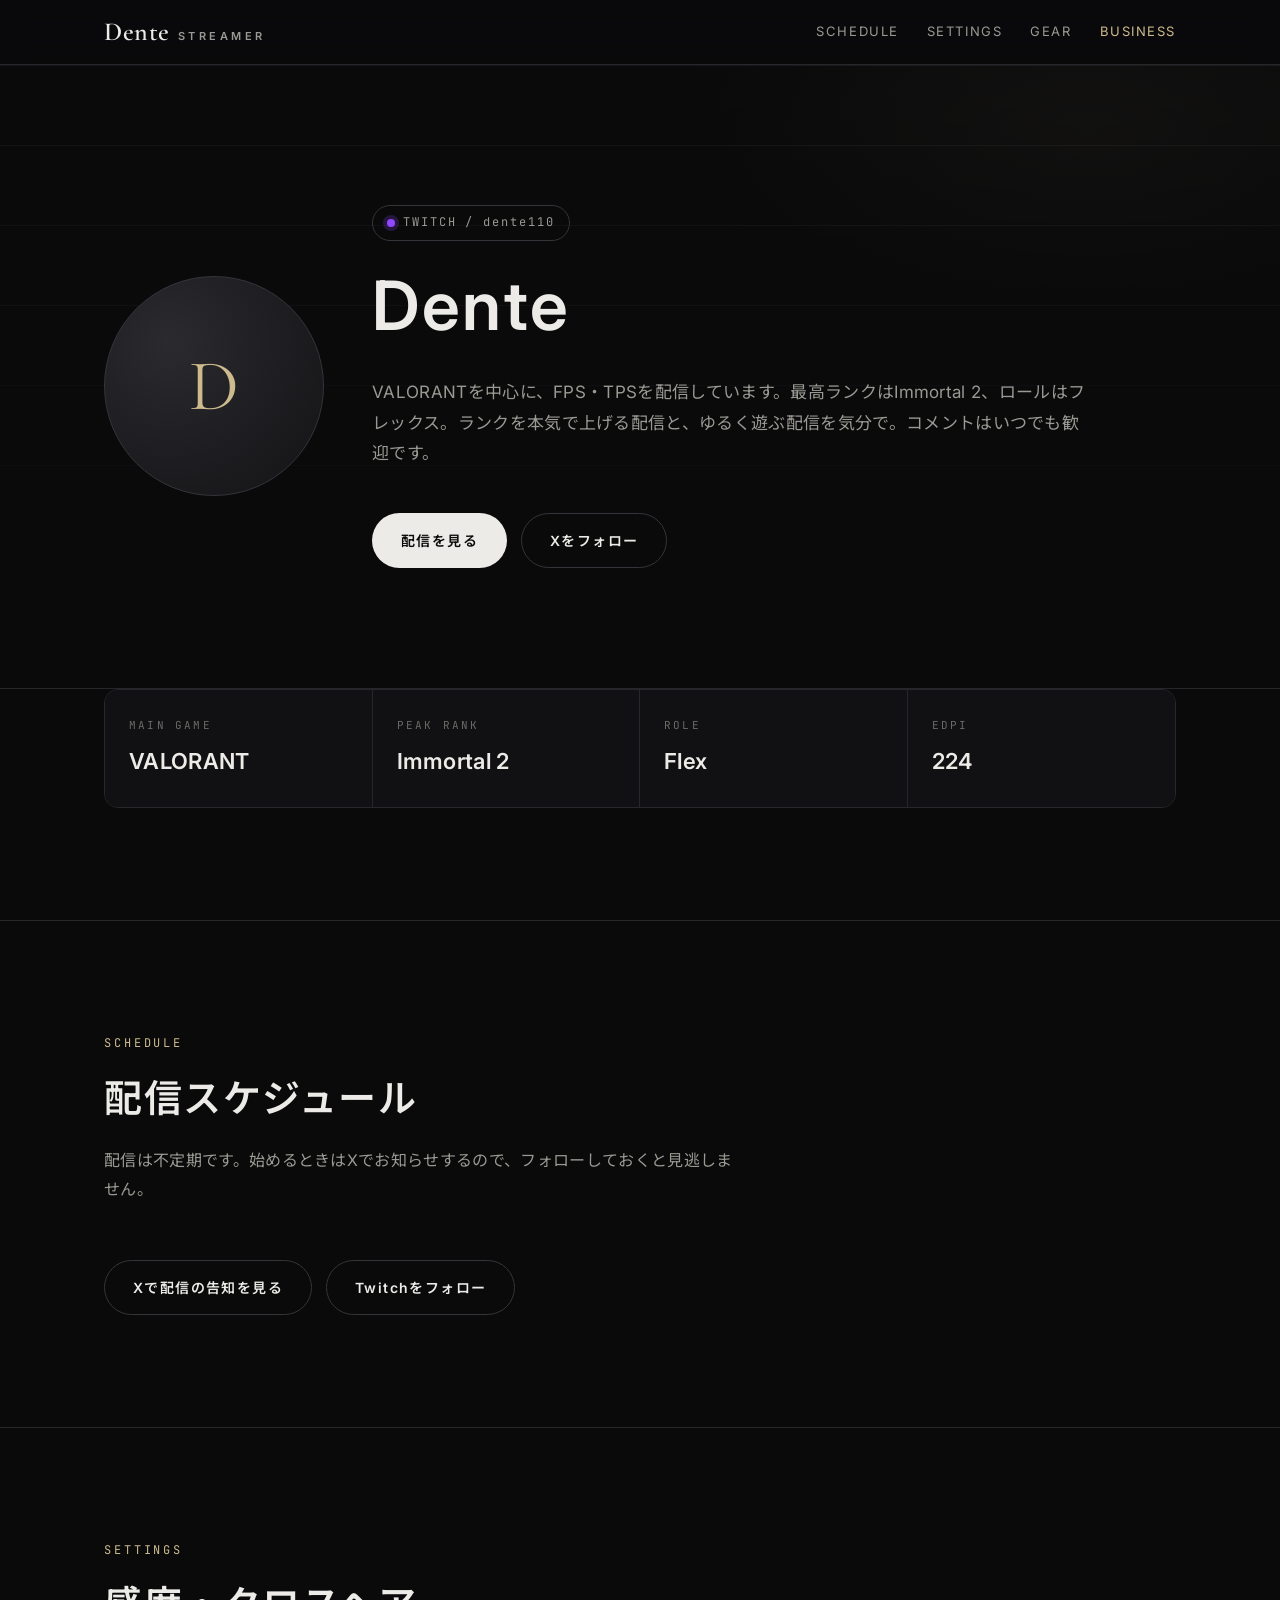
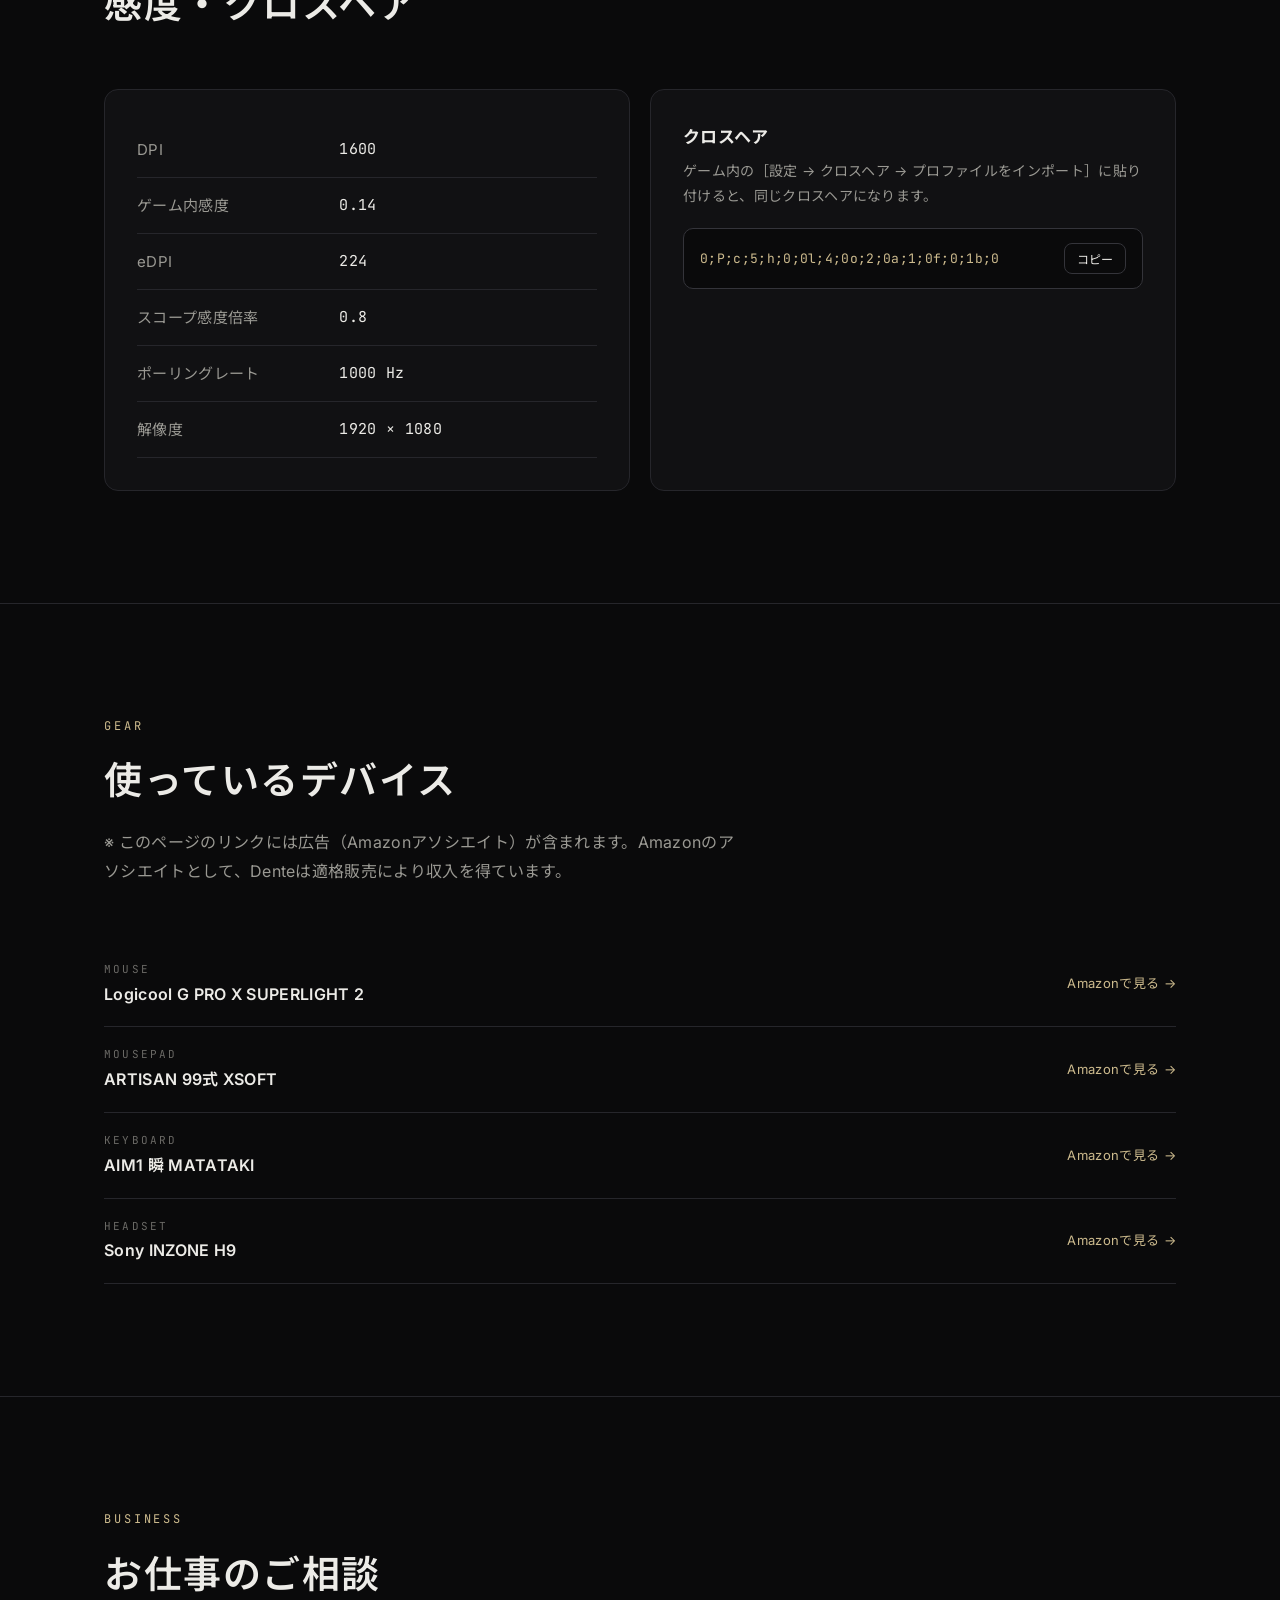
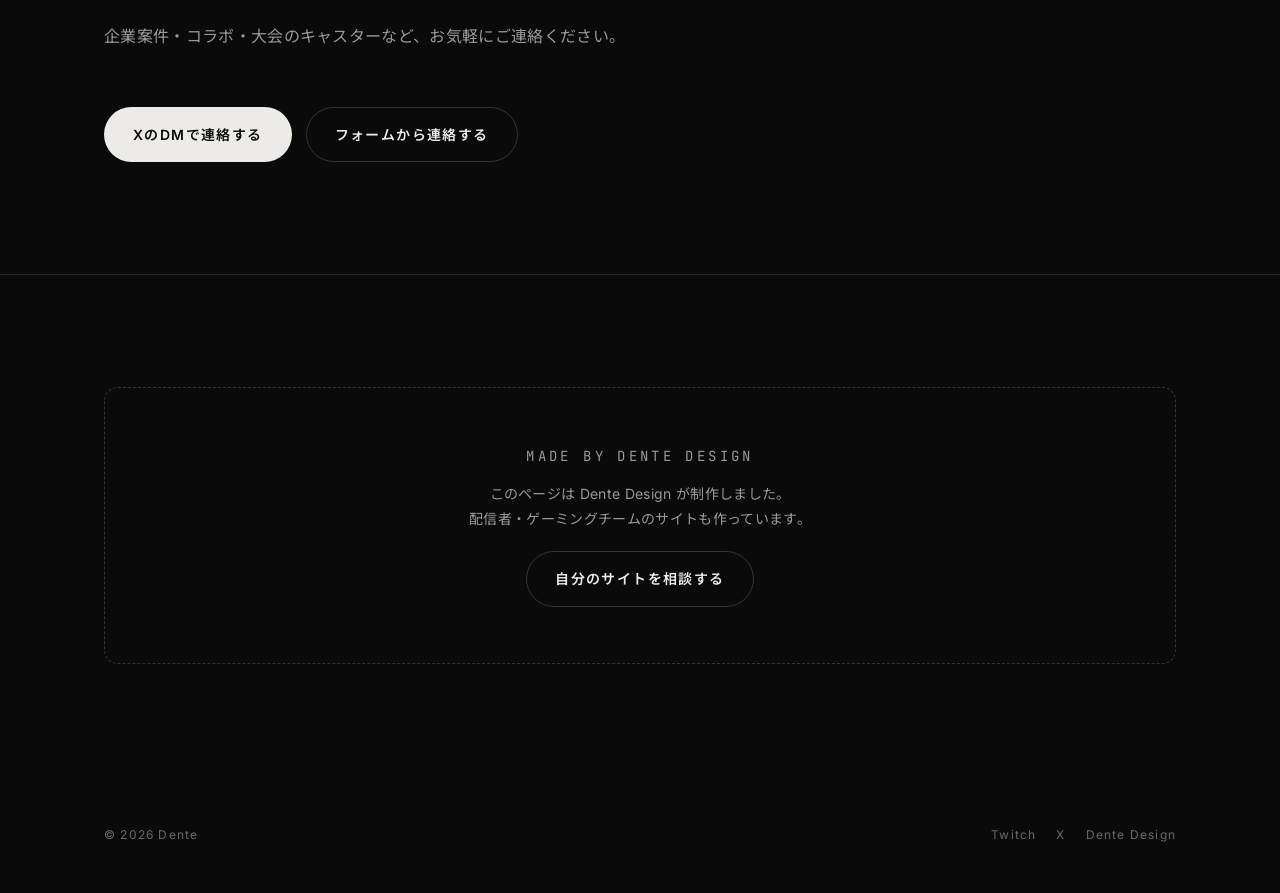
==== dente/index.html @ 1f64797b "Dente Design: トップページと配信者ページを作成 Co-Authored-By: Claude Opus 5.5 <noreply@anthropic.com> Claude-Sessio" ====
<!doctype html>
<html lang="ja">
<head>
<meta charset="utf-8">
<meta name="viewport" content="width=device-width, initial-scale=1">
<title>Dente｜FPS配信者</title>
<meta name="description" content="Twitchで配信しているFPSプレイヤー Dente の公式ページ。配信スケジュール、感度・クロスヘア、使用デバイス、お仕事のご相談はこちら。">
<meta property="og:title" content="Dente｜FPS配信者">
<meta property="og:type" content="profile">
<meta name="twitter:card" content="summary_large_image">
<meta name="twitter:site" content="@Dentedj7">
<link rel="preconnect" href="https://fonts.googleapis.com">
<link rel="preconnect" href="https://fonts.gstatic.com" crossorigin>
<link href="https://fonts.googleapis.com/css2?family=Cormorant+Garamond:wght@500;600&family=Inter:wght@400;600&family=JetBrains+Mono:wght@400;500&family=Noto+Sans+JP:wght@400;600&display=swap" rel="stylesheet">
<link rel="stylesheet" href="../assets/style.css">
</head>
<body>

<header class="site-header">
  <div class="wrap">
    <a href="#top" class="logo"><span class="mark">Dente</span><span class="sub">Streamer</span></a>
    <button class="menu-btn" aria-expanded="false" aria-controls="nav">MENU</button>
    <nav class="nav" id="nav">
      <a href="#schedule">SCHEDULE</a>
      <a href="#settings">SETTINGS</a>
      <a href="#gear">GEAR</a>
      <a href="#business" class="nav-cta">BUSINESS</a>
    </nav>
  </div>
</header>

<main id="top">

  <!--
    ★ 仮の値です。公開前に差し替えてください ★
    ランク / 感度 / DPI / クロスヘアコード / デバイス名 / 配信スケジュール / 自己紹介
  -->

  <section class="hero">
    <div class="wrap profile-hero">
      <!-- TODO: プロフィール画像に差し替え（<img src="avatar.png" class="avatar" alt="Dente">） -->
      <div class="avatar" aria-hidden="true">D</div>
      <div>
        <a href="https://www.twitch.tv/dente110" target="_blank" rel="noopener" class="live-badge">TWITCH / dente110</a>
        <h1 style="margin-top:20px">Dente</h1>
        <p class="lead">VALORANTを中心に、FPS・TPSを配信しています。最高ランクはImmortal 2、ロールはフレックス。ランクを本気で上げる配信と、ゆるく遊ぶ配信を気分で。コメントはいつでも歓迎です。</p>
        <div class="hero-actions" style="margin-top:32px">
          <a href="https://www.twitch.tv/dente110" class="btn btn-primary" target="_blank" rel="noopener">配信を見る</a>
          <a href="https://x.com/Dentedj7" class="btn btn-ghost" target="_blank" rel="noopener">Xをフォロー</a>
        </div>
      </div>
    </div>
  </section>

  <section style="padding-top:0">
    <div class="wrap">
      <div class="stats">
        <div><div class="k">Main game</div><div class="v">VALORANT</div></div>
        <div><div class="k">Peak rank</div><div class="v">Immortal 2</div></div>
        <div><div class="k">Role</div><div class="v">Flex</div></div>
        <div><div class="k">eDPI</div><div class="v">224</div></div>
      </div>
    </div>
  </section>

  <section id="schedule">
    <div class="wrap">
      <div class="section-head">
        <p class="eyebrow">Schedule</p>
        <h2 class="h2">配信スケジュール</h2>
        <p class="lead">配信は不定期です。始めるときはXでお知らせするので、フォローしておくと見逃しません。</p>
      </div>
      <div class="hero-actions">
        <a href="https://x.com/Dentedj7" class="btn btn-ghost" target="_blank" rel="noopener">Xで配信の告知を見る</a>
        <a href="https://www.twitch.tv/dente110" class="btn btn-ghost" target="_blank" rel="noopener">Twitchをフォロー</a>
      </div>
    </div>
  </section>

  <section id="settings">
    <div class="wrap">
      <div class="section-head">
        <p class="eyebrow">Settings</p>
        <h2 class="h2">感度・クロスヘア</h2>
      </div>
      <div class="grid grid-2">
        <div class="card">
          <table class="kv">
            <tr><th>DPI</th><td>1600</td></tr>
            <tr><th>ゲーム内感度</th><td>0.14</td></tr>
            <tr><th>eDPI</th><td>224</td></tr>
            <tr><th>スコープ感度倍率</th><td>0.8</td></tr>
            <tr><th>ポーリングレート</th><td>1000 Hz</td></tr>
            <tr><th>解像度</th><td>1920 × 1080</td></tr>
          </table>
        </div>
        <div class="card">
          <h3 style="margin:0 0 6px;font-size:17px">クロスヘア</h3>
          <p style="margin:0;color:var(--muted);font-size:14px">ゲーム内の［設定 → クロスヘア → プロファイルをインポート］に貼り付けると、同じクロスヘアになります。</p>
          <div class="code-box">
            <code id="xhair">0;P;c;5;h;0;0l;4;0o;2;0a;1;0f;0;1b;0</code>
            <button class="copy-btn" data-copy="xhair">コピー</button>
          </div>
        </div>
      </div>
    </div>
  </section>

  <section id="gear">
    <div class="wrap">
      <div class="section-head">
        <p class="eyebrow">Gear</p>
        <h2 class="h2">使っているデバイス</h2>
        <p class="lead">※ このページのリンクには広告（Amazonアソシエイト）が含まれます。Amazonのアソシエイトとして、Denteは適格販売により収入を得ています。</p>
      </div>
      <!-- TODO: 機種名と購入リンク（Amazonアソシエイトなど）に差し替え -->
      <div class="device"><div><div class="type">Mouse</div><div class="name">Logicool G PRO X SUPERLIGHT 2</div></div><a href="#" target="_blank" rel="sponsored nofollow noopener">Amazonで見る →</a></div>
      <div class="device"><div><div class="type">Mousepad</div><div class="name">ARTISAN 99式 XSOFT</div></div><a href="#" target="_blank" rel="sponsored nofollow noopener">Amazonで見る →</a></div>
      <div class="device"><div><div class="type">Keyboard</div><div class="name">AIM1 瞬 MATATAKI</div></div><a href="#" target="_blank" rel="sponsored nofollow noopener">Amazonで見る →</a></div>
      <div class="device"><div><div class="type">Headset</div><div class="name">Sony INZONE H9</div></div><a href="#" target="_blank" rel="sponsored nofollow noopener">Amazonで見る →</a></div>
    </div>
  </section>

  <section id="business">
    <div class="wrap">
      <div class="section-head">
        <p class="eyebrow">Business</p>
        <h2 class="h2">お仕事のご相談</h2>
        <p class="lead">企業案件・コラボ・大会のキャスターなど、お気軽にご連絡ください。</p>
      </div>
      <div class="hero-actions">
        <a href="https://x.com/Dentedj7" class="btn btn-primary" target="_blank" rel="noopener">XのDMで連絡する</a>
        <!-- TODO: GoogleフォームのURLに差し替え -->
        <a href="#" class="btn btn-ghost">フォームから連絡する</a>
      </div>
    </div>
  </section>

  <section style="border-bottom:0">
    <div class="wrap">
      <div class="made-by">
        <p class="eyebrow" style="margin-bottom:12px">Made by Dente Design</p>
        <p>このページは Dente Design が制作しました。<br>配信者・ゲーミングチームのサイトも作っています。</p>
        <a href="../" class="btn btn-ghost">自分のサイトを相談する</a>
      </div>
    </div>
  </section>

</main>

<footer class="site-footer">
  <div class="wrap">
    <div>© <span id="y">2026</span> Dente</div>
    <div class="links">
      <a href="https://www.twitch.tv/dente110" target="_blank" rel="noopener">Twitch</a>
      <a href="https://x.com/Dentedj7" target="_blank" rel="noopener">X</a>
      <a href="../">Dente Design</a>
    </div>
  </div>
</footer>

<script>
  const btn = document.querySelector('.menu-btn');
  const nav = document.getElementById('nav');
  btn.addEventListener('click', () => {
    const open = nav.classList.toggle('open');
    btn.setAttribute('aria-expanded', open);
  });
  nav.querySelectorAll('a').forEach(a => a.addEventListener('click', () => nav.classList.remove('open')));
  document.querySelectorAll('.copy-btn').forEach(b => b.addEventListener('click', async () => {
    const text = document.getElementById(b.dataset.copy).textContent;
    try { await navigator.clipboard.writeText(text); b.textContent = 'コピーしました'; }
    catch (e) { b.textContent = '選択してコピー'; }
    setTimeout(() => b.textContent = 'コピー', 1600);
  }));
  document.getElementById('y').textContent = new Date().getFullYear();
</script>
</body>
</html>
---- assets/style.css ----
/* Dente Design — shared styles */
:root {
  --bg: #0a0a0b;
  --bg-2: #111113;
  --bg-3: #17171a;
  --line: #26262b;
  --line-2: #34343a;
  --text: #ecebe7;
  --muted: #9a9993;
  --dim: #6b6a66;
  --accent: #cdbb8e;        /* champagne */
  --accent-soft: rgba(205, 187, 142, 0.12);
  --live: #e5484d;
  --radius: 14px;
  --maxw: 1120px;
  --font-sans: "Inter", "Noto Sans JP", system-ui, -apple-system, "Hiragino Sans", sans-serif;
  --font-serif: "Cormorant Garamond", "Noto Serif JP", serif;
  --font-mono: "JetBrains Mono", ui-monospace, monospace;
}

* { box-sizing: border-box; }
html { scroll-behavior: smooth; -webkit-text-size-adjust: 100%; }
body {
  margin: 0;
  background: var(--bg);
  color: var(--text);
  font-family: var(--font-sans);
  font-size: 16px;
  line-height: 1.8;
  letter-spacing: 0.02em;
  -webkit-font-smoothing: antialiased;
}
img { max-width: 100%; display: block; }
a { color: inherit; text-decoration: none; }
::selection { background: var(--accent); color: #0a0a0b; }

.wrap { width: 100%; max-width: var(--maxw); margin: 0 auto; padding: 0 24px; }
@media (max-width: 600px) { .wrap { padding: 0 16px; } }

/* ---------- header ---------- */
.site-header {
  position: sticky; top: 0; z-index: 50;
  background: rgba(10, 10, 11, 0.82);
  backdrop-filter: blur(12px);
  -webkit-backdrop-filter: blur(12px);
  border-bottom: 1px solid var(--line);
}
.site-header .wrap { display: flex; align-items: center; justify-content: space-between; height: 64px; gap: 16px; }
.logo { display: flex; align-items: baseline; gap: 8px; font-weight: 600; letter-spacing: 0.08em; }
.logo .mark { font-family: var(--font-serif); font-size: 26px; font-weight: 600; letter-spacing: 0.02em; }
.logo .sub { font-size: 11px; color: var(--muted); letter-spacing: 0.32em; text-transform: uppercase; }
.nav { display: flex; gap: 28px; font-size: 13px; color: var(--muted); letter-spacing: 0.12em; }
.nav a:hover { color: var(--text); }
.nav .nav-cta { color: var(--accent); }
.menu-btn { display: none; background: none; border: 1px solid var(--line-2); color: var(--text); border-radius: 999px; padding: 6px 14px; font-size: 12px; letter-spacing: 0.16em; cursor: pointer; font-family: inherit; }
@media (max-width: 860px) {
  .menu-btn { display: block; }
  .nav { display: none; position: absolute; top: 64px; left: 0; right: 0; flex-direction: column; gap: 0; background: var(--bg-2); border-bottom: 1px solid var(--line); }
  .nav.open { display: flex; }
  .nav a { padding: 14px 24px; border-top: 1px solid var(--line); }
}

/* ---------- common ---------- */
section { padding: 112px 0; border-bottom: 1px solid var(--line); }
@media (max-width: 600px) { section { padding: 80px 0; } }
.eyebrow { font-family: var(--font-mono); font-size: 12px; color: var(--accent); letter-spacing: 0.24em; text-transform: uppercase; margin: 0 0 16px; }
.h2 { font-size: clamp(26px, 4vw, 38px); font-weight: 600; line-height: 1.45; letter-spacing: 0.04em; margin: 0 0 20px; }
.lead { color: var(--muted); max-width: 640px; margin: 0; }
.section-head { margin-bottom: 56px; }

.btn { display: inline-flex; align-items: center; justify-content: center; gap: 10px; padding: 14px 28px; border-radius: 999px; font-size: 14px; font-weight: 600; letter-spacing: 0.1em; transition: background .2s, color .2s, border-color .2s; border: 1px solid transparent; cursor: pointer; font-family: inherit; }
.btn-primary { background: var(--text); color: #0a0a0b; }
.btn-primary:hover { background: var(--accent); }
.btn-ghost { border-color: var(--line-2); color: var(--text); background: transparent; }
.btn-ghost:hover { border-color: var(--accent); color: var(--accent); }

.card { background: var(--bg-2); border: 1px solid var(--line); border-radius: var(--radius); padding: 32px; }

.grid { display: grid; gap: 20px; }
.grid > * { min-width: 0; }
.grid-2 { grid-template-columns: repeat(2, 1fr); }
.grid-3 { grid-template-columns: repeat(3, 1fr); }
.grid-4 { grid-template-columns: repeat(4, 1fr); }
@media (max-width: 960px) { .grid-4 { grid-template-columns: repeat(2, 1fr); } .grid-3 { grid-template-columns: 1fr; } }
@media (max-width: 640px) { .grid-2, .grid-4 { grid-template-columns: 1fr; } }

/* ---------- hero ---------- */
.hero { padding: 140px 0 120px; position: relative; overflow: hidden; }
.hero::before {
  content: ""; position: absolute; inset: 0; pointer-events: none;
  background:
    radial-gradient(600px 300px at 85% 10%, rgba(205,187,142,0.10), transparent 70%),
    linear-gradient(var(--line) 1px, transparent 1px) 0 0 / 100% 80px;
  mask-image: linear-gradient(to bottom, rgba(0,0,0,.9), transparent 90%);
  -webkit-mask-image: linear-gradient(to bottom, rgba(0,0,0,.9), transparent 90%);
  opacity: .5;
}
.hero .wrap { position: relative; }
.hero h1 { font-size: clamp(34px, 6.4vw, 68px); line-height: 1.3; font-weight: 600; letter-spacing: 0.04em; margin: 0 0 28px; }
.hero h1 em { font-style: normal; color: var(--accent); }
.hero p.lead { font-size: 17px; margin-bottom: 44px; max-width: 720px; }
.hero-actions { display: flex; flex-wrap: wrap; gap: 14px; }
.hero-meta { margin-top: 72px; display: flex; flex-wrap: wrap; gap: 12px 32px; font-family: var(--font-mono); font-size: 12px; color: var(--dim); letter-spacing: 0.14em; }
.hero-meta span::before { content: "— "; color: var(--accent); }

/* crosshair ornament */
.crosshair { position: absolute; right: 24px; top: 0; width: 180px; height: 180px; opacity: .55; }
@media (max-width: 860px) { .crosshair { display: none; } }

/* ---------- services ---------- */
.service .num { font-family: var(--font-mono); font-size: 12px; color: var(--accent); letter-spacing: .2em; }
.service h3 { font-size: 20px; margin: 14px 0 6px; letter-spacing: .04em; }
.service .for { font-size: 13px; color: var(--muted); margin: 0 0 18px; }
.service ul { list-style: none; padding: 0; margin: 0; font-size: 14px; color: var(--muted); }
.service li { padding: 8px 0; border-top: 1px solid var(--line); }
.service li::before { content: "+"; color: var(--accent); margin-right: 10px; font-family: var(--font-mono); }
.service .price { margin-top: 22px; font-family: var(--font-mono); font-size: 14px; color: var(--text); }
.service .price small { color: var(--dim); }

/* ---------- why ---------- */
.why-item { padding: 8px 0; }
.why-item .k { font-family: var(--font-serif); font-size: 46px; color: var(--accent); line-height: 1; }
.why-item h3 { font-size: 18px; margin: 18px 0 10px; }
.why-item p { color: var(--muted); font-size: 14px; margin: 0; }

/* ---------- works ---------- */
.work { padding: 0; overflow: hidden; display: flex; flex-direction: column; transition: border-color .2s, transform .2s; }
a.work:hover { border-color: var(--line-2); transform: translateY(-2px); }
.work .thumb { aspect-ratio: 16 / 10; background: var(--bg-3); border-bottom: 1px solid var(--line); position: relative; display: flex; align-items: center; justify-content: center; }
.work .thumb .label { font-family: var(--font-serif); font-size: 34px; letter-spacing: .04em; }
.work .thumb .tag { position: absolute; left: 16px; top: 16px; font-family: var(--font-mono); font-size: 11px; letter-spacing: .16em; padding: 4px 10px; border: 1px solid var(--line-2); border-radius: 999px; color: var(--muted); }
.work .body { padding: 24px; }
.work h3 { font-size: 17px; margin: 0 0 6px; }
.work p { font-size: 13px; color: var(--muted); margin: 0; }
.work .more { margin-top: 14px; font-size: 13px; color: var(--accent); letter-spacing: .08em; }
.work.soon { opacity: .6; }

/* ---------- price ---------- */
.price-table { width: 100%; border-collapse: collapse; font-size: 15px; }
.price-table th, .price-table td { text-align: left; padding: 22px 8px; border-bottom: 1px solid var(--line); vertical-align: top; }
.price-table th { font-weight: 600; width: 34%; }
.price-table td.amt { font-family: var(--font-mono); text-align: right; white-space: nowrap; }
.price-table .note { display: block; color: var(--muted); font-size: 13px; font-weight: 400; margin-top: 4px; }
.price-table s { color: var(--dim); margin-right: 8px; }
.monitor { margin-top: 28px; padding: 20px 24px; border: 1px solid var(--accent); background: var(--accent-soft); border-radius: var(--radius); font-size: 14px; }
.monitor strong { color: var(--accent); }
.fine { color: var(--dim); font-size: 12px; margin-top: 16px; }
@media (max-width: 600px) {
  .price-table th, .price-table td { display: block; width: 100%; padding: 6px 0; border: 0; text-align: left; }
  .price-table tr { display: block; padding: 16px 0; border-bottom: 1px solid var(--line); }
  .price-table td.amt { text-align: left; }
}

/* ---------- flow ---------- */
.flow { list-style: none; margin: 0; padding: 0; counter-reset: step; }
.flow li { display: grid; grid-template-columns: 80px 1fr; gap: 20px; padding: 26px 0; border-top: 1px solid var(--line); counter-increment: step; }
.flow li::before { content: counter(step, decimal-leading-zero); font-family: var(--font-mono); color: var(--accent); font-size: 14px; letter-spacing: .14em; padding-top: 2px; }
.flow h3 { font-size: 17px; margin: 0 0 4px; }
.flow p { margin: 0; font-size: 14px; color: var(--muted); }
@media (max-width: 600px) { .flow li { grid-template-columns: 48px 1fr; gap: 12px; } }

/* ---------- faq ---------- */
.faq details { border-top: 1px solid var(--line); padding: 22px 0; }
.faq details:last-child { border-bottom: 1px solid var(--line); }
.faq summary { cursor: pointer; font-weight: 600; list-style: none; display: flex; justify-content: space-between; gap: 16px; }
.faq summary::-webkit-details-marker { display: none; }
.faq summary::after { content: "+"; font-family: var(--font-mono); color: var(--accent); }
.faq details[open] summary::after { content: "−"; }
.faq details p { color: var(--muted); font-size: 14px; margin: 14px 0 0; }

/* ---------- contact ---------- */
.contact { text-align: center; }
.contact .lead { margin: 0 auto 40px; }
.contact-actions { display: flex; flex-wrap: wrap; justify-content: center; gap: 14px; }

/* ---------- footer ---------- */
.site-footer { padding: 48px 0; color: var(--dim); font-size: 12px; letter-spacing: .1em; }
.site-footer .wrap { display: flex; flex-wrap: wrap; justify-content: space-between; gap: 16px; }
.site-footer a:hover { color: var(--text); }
.site-footer .links { display: flex; gap: 20px; }

/* ---------- streamer page ---------- */
.live-badge { display: inline-flex; align-items: center; gap: 8px; font-family: var(--font-mono); font-size: 12px; letter-spacing: .16em; padding: 6px 14px; border: 1px solid var(--line-2); border-radius: 999px; color: var(--muted); }
.live-badge::before { content: ""; width: 8px; height: 8px; border-radius: 50%; background: #9146ff; box-shadow: 0 0 0 4px rgba(145,70,255,.2); }
.profile-hero { display: grid; grid-template-columns: 220px 1fr; gap: 48px; align-items: center; }
.avatar { width: 220px; height: 220px; border-radius: 50%; border: 1px solid var(--line-2); background: radial-gradient(circle at 30% 30%, #2a2a2f, #131315); display: flex; align-items: center; justify-content: center; font-family: var(--font-serif); font-size: 72px; color: var(--accent); }
@media (max-width: 760px) { .profile-hero { grid-template-columns: 1fr; gap: 28px; } .avatar { width: 140px; height: 140px; font-size: 48px; } }
.stats { display: grid; grid-template-columns: repeat(4, 1fr); border: 1px solid var(--line); border-radius: var(--radius); overflow: hidden; }
.stats > div { padding: 26px 24px; border-right: 1px solid var(--line); background: var(--bg-2); }
.stats > div:last-child { border-right: 0; }
.stats .k { font-family: var(--font-mono); font-size: 11px; color: var(--dim); letter-spacing: .2em; text-transform: uppercase; }
.stats .v { font-size: 22px; font-weight: 600; margin-top: 6px; }
@media (max-width: 760px) { .stats { grid-template-columns: repeat(2, 1fr); } .stats > div:nth-child(2) { border-right: 0; } .stats > div:nth-child(-n+2) { border-bottom: 1px solid var(--line); } }

.kv { width: 100%; border-collapse: collapse; font-size: 15px; }
.kv th, .kv td { padding: 14px 0; border-bottom: 1px solid var(--line); text-align: left; }
.kv th { color: var(--muted); font-weight: 400; width: 44%; }
.kv td { font-family: var(--font-mono); }

.code-box { display: flex; align-items: center; gap: 12px; margin-top: 20px; padding: 14px 16px; background: var(--bg); border: 1px solid var(--line-2); border-radius: 10px; }
.code-box code { flex: 1; min-width: 0; font-family: var(--font-mono); font-size: 13px; color: var(--accent); overflow-x: auto; white-space: nowrap; }
.copy-btn { background: none; border: 1px solid var(--line-2); color: var(--text); border-radius: 8px; padding: 6px 12px; font-size: 12px; cursor: pointer; font-family: inherit; white-space: nowrap; }
.copy-btn:hover { border-color: var(--accent); color: var(--accent); }

.device { display: flex; justify-content: space-between; align-items: center; gap: 16px; padding: 18px 0; border-bottom: 1px solid var(--line); }
.device .type { font-family: var(--font-mono); font-size: 11px; color: var(--dim); letter-spacing: .2em; text-transform: uppercase; }
.device .name { font-weight: 600; }
.device a { font-size: 13px; color: var(--accent); white-space: nowrap; }

.schedule { display: grid; grid-template-columns: repeat(7, 1fr); gap: 8px; }
.schedule > div { background: var(--bg-2); border: 1px solid var(--line); border-radius: 10px; padding: 16px 10px; text-align: center; }
.schedule .d { font-family: var(--font-mono); font-size: 11px; color: var(--dim); letter-spacing: .16em; }
.schedule .t { margin-top: 6px; font-size: 14px; font-weight: 600; }
.schedule .off { opacity: .45; }
.schedule .off .t { font-weight: 400; color: var(--muted); }
@media (max-width: 760px) { .schedule { grid-template-columns: repeat(4, 1fr); } }
@media (max-width: 420px) { .schedule { grid-template-columns: repeat(2, 1fr); } }

.made-by { margin-top: 0; text-align: center; padding: 56px 24px; border: 1px dashed var(--line-2); border-radius: var(--radius); }
.made-by p { color: var(--muted); font-size: 14px; margin: 0 0 20px; }
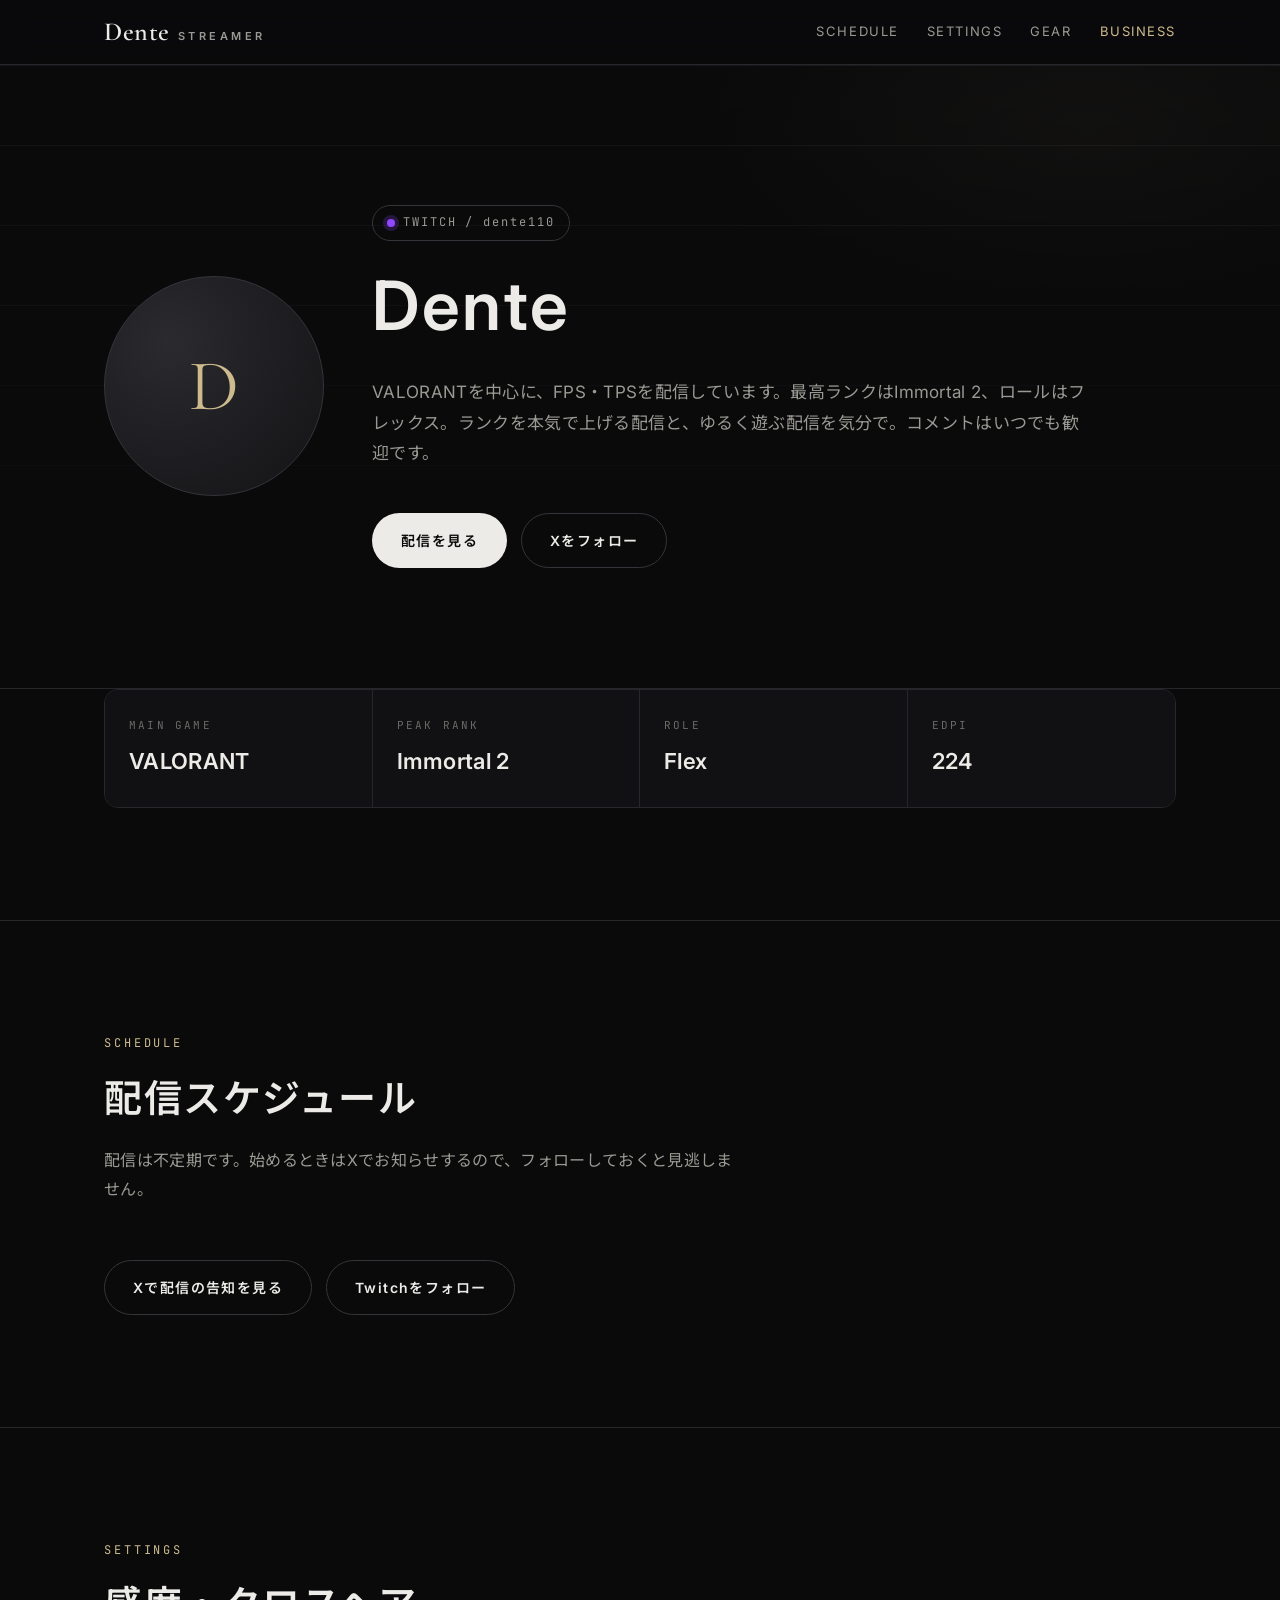
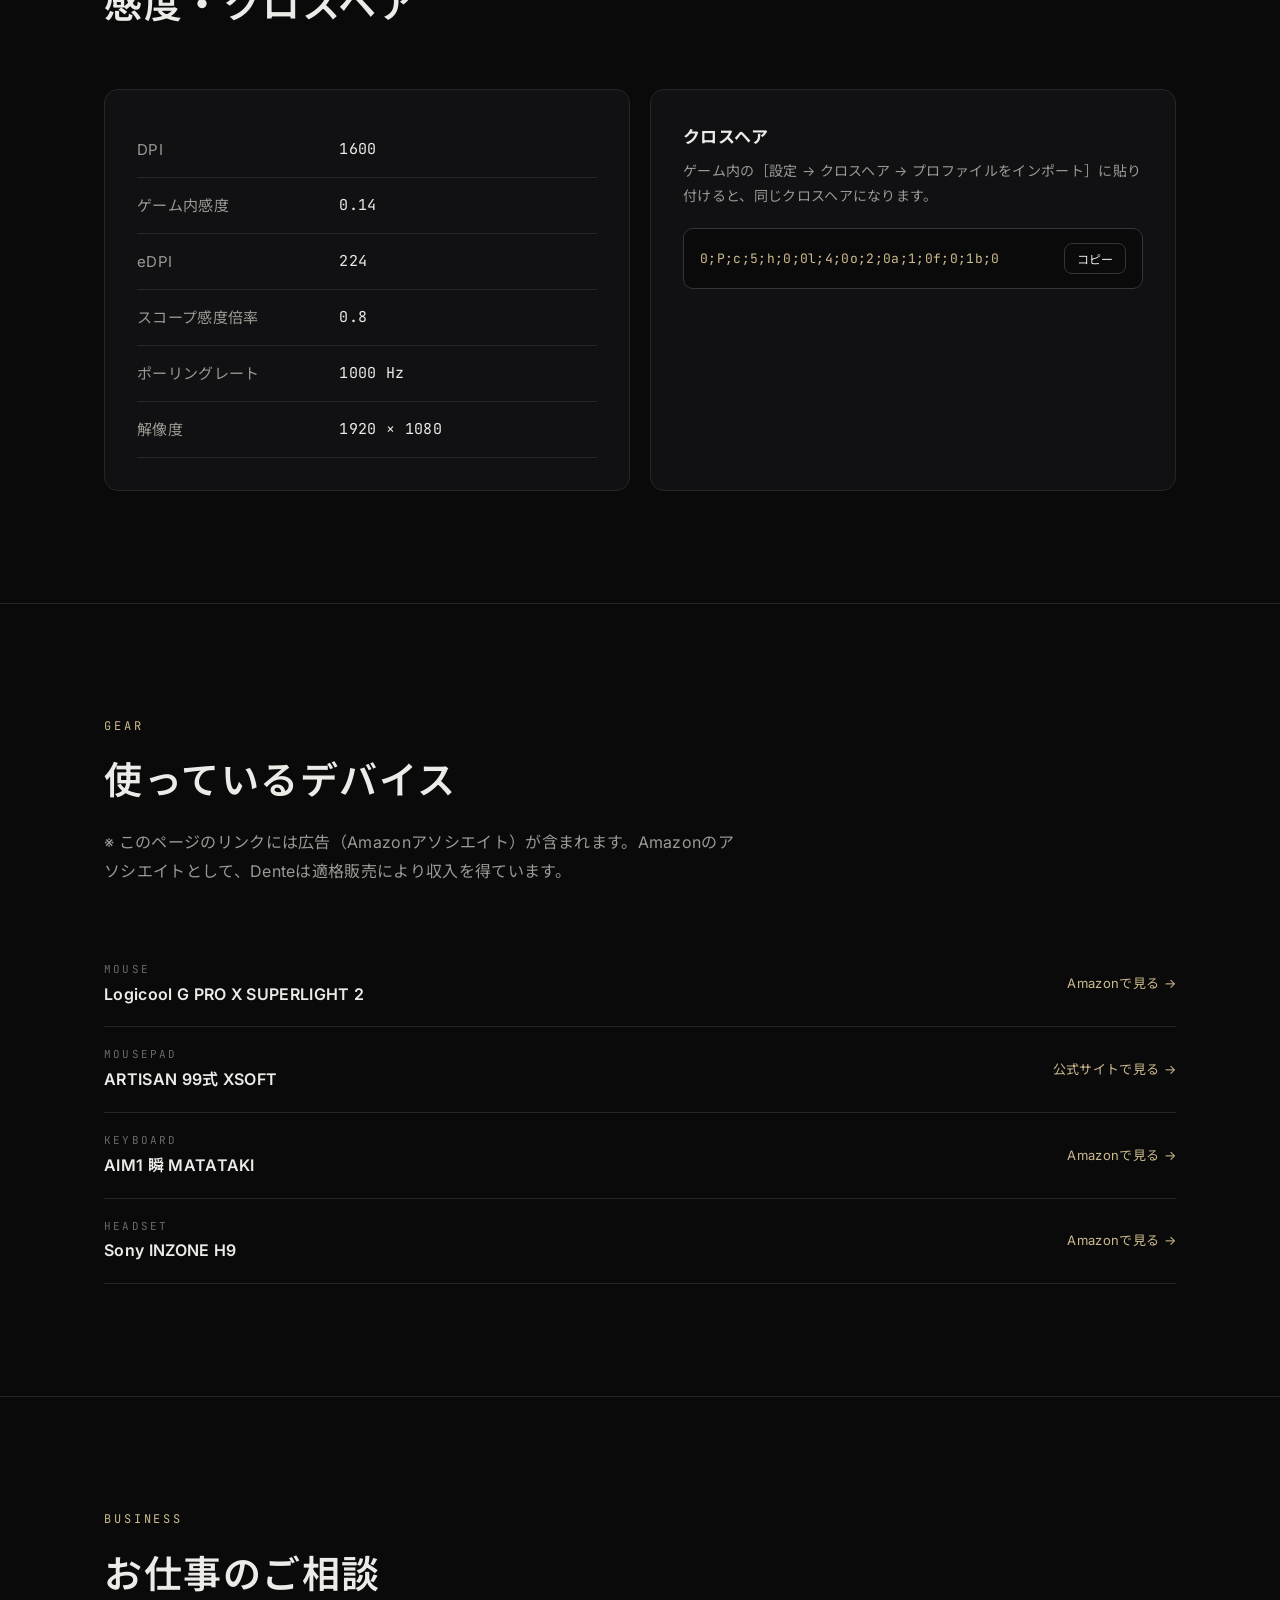
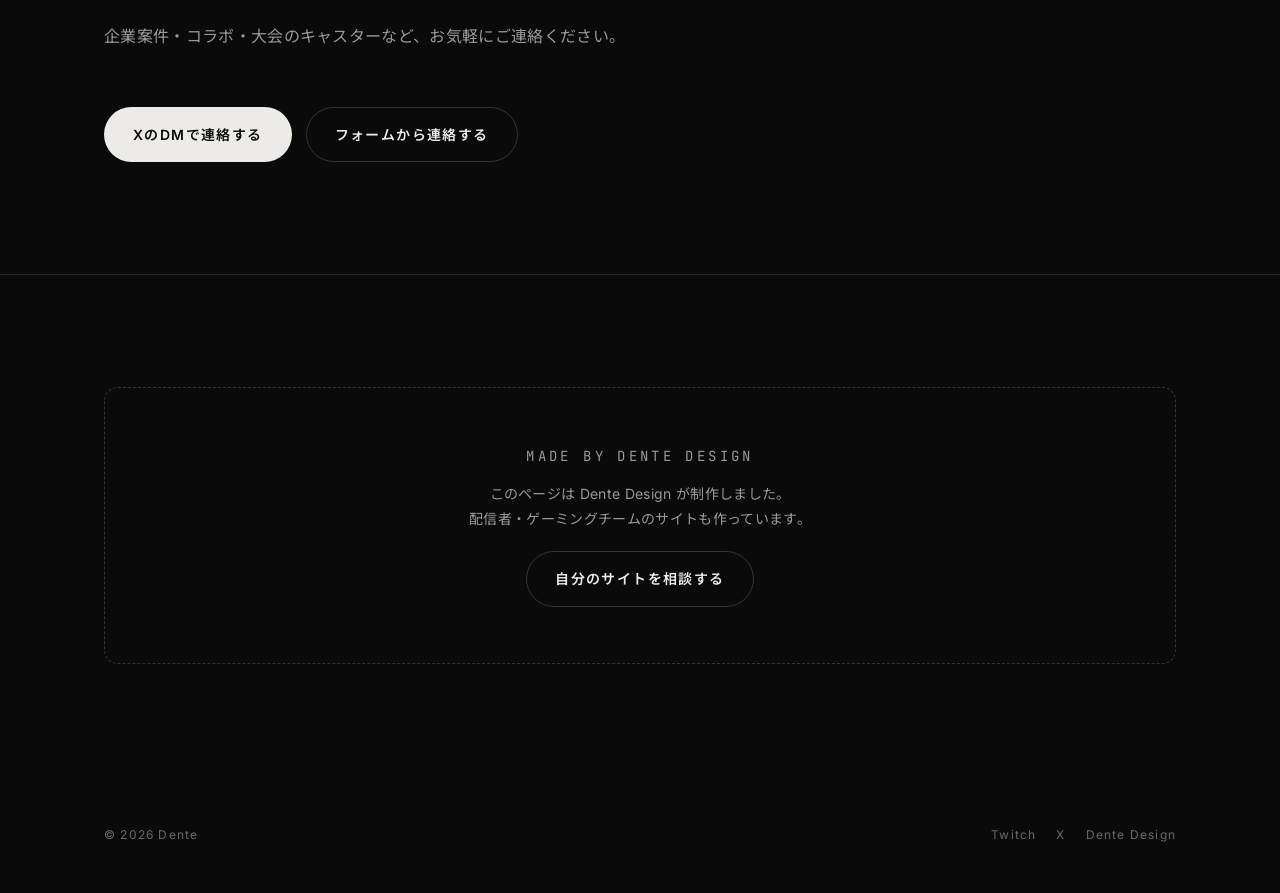
==== commit 18e37991: "配信者ページのデバイス欄にAmazonアソシエイトのリンクを設定 Co-Authored-By: Claude Opus 5.5 <noreply@anthropic.com> Claude-Sess" ====
--- a/dente/index.html
+++ b/dente/index.html
@@ -114,10 +114,10 @@
         <p class="lead">※ このページのリンクには広告（Amazonアソシエイト）が含まれます。Amazonのアソシエイトとして、Denteは適格販売により収入を得ています。</p>
       </div>
       <!-- TODO: 機種名と購入リンク（Amazonアソシエイトなど）に差し替え -->
-      <div class="device"><div><div class="type">Mouse</div><div class="name">Logicool G PRO X SUPERLIGHT 2</div></div><a href="#" target="_blank" rel="sponsored nofollow noopener">Amazonで見る →</a></div>
-      <div class="device"><div><div class="type">Mousepad</div><div class="name">ARTISAN 99式 XSOFT</div></div><a href="#" target="_blank" rel="sponsored nofollow noopener">Amazonで見る →</a></div>
-      <div class="device"><div><div class="type">Keyboard</div><div class="name">AIM1 瞬 MATATAKI</div></div><a href="#" target="_blank" rel="sponsored nofollow noopener">Amazonで見る →</a></div>
-      <div class="device"><div><div class="type">Headset</div><div class="name">Sony INZONE H9</div></div><a href="#" target="_blank" rel="sponsored nofollow noopener">Amazonで見る →</a></div>
+      <div class="device"><div><div class="type">Mouse</div><div class="name">Logicool G PRO X SUPERLIGHT 2</div></div><a href="https://www.amazon.co.jp/s?k=Logicool%20G%20PRO%20X%20SUPERLIGHT%202&amp;tag=dente-22" target="_blank" rel="sponsored nofollow noopener">Amazonで見る →</a></div>
+      <div class="device"><div><div class="type">Mousepad</div><div class="name">ARTISAN 99式 XSOFT</div></div><a href="https://www.artisan-jp.com/" target="_blank" rel="noopener">公式サイトで見る →</a></div>
+      <div class="device"><div><div class="type">Keyboard</div><div class="name">AIM1 瞬 MATATAKI</div></div><a href="https://www.amazon.co.jp/s?k=AIM1%20%E7%9E%AC%20MATATAKI&amp;tag=dente-22" target="_blank" rel="sponsored nofollow noopener">Amazonで見る →</a></div>
+      <div class="device"><div><div class="type">Headset</div><div class="name">Sony INZONE H9</div></div><a href="https://www.amazon.co.jp/s?k=Sony%20INZONE%20H9&amp;tag=dente-22" target="_blank" rel="sponsored nofollow noopener">Amazonで見る →</a></div>
     </div>
   </section>
 
@@ -130,8 +130,7 @@
       </div>
       <div class="hero-actions">
         <a href="https://x.com/Dentedj7" class="btn btn-primary" target="_blank" rel="noopener">XのDMで連絡する</a>
-        <!-- TODO: GoogleフォームのURLに差し替え -->
-        <a href="#" class="btn btn-ghost">フォームから連絡する</a>
+        <a href="https://forms.gle/r6ZgPmrk3BdhwXDa9" class="btn btn-ghost" target="_blank" rel="noopener">フォームから連絡する</a>
       </div>
     </div>
   </section>
